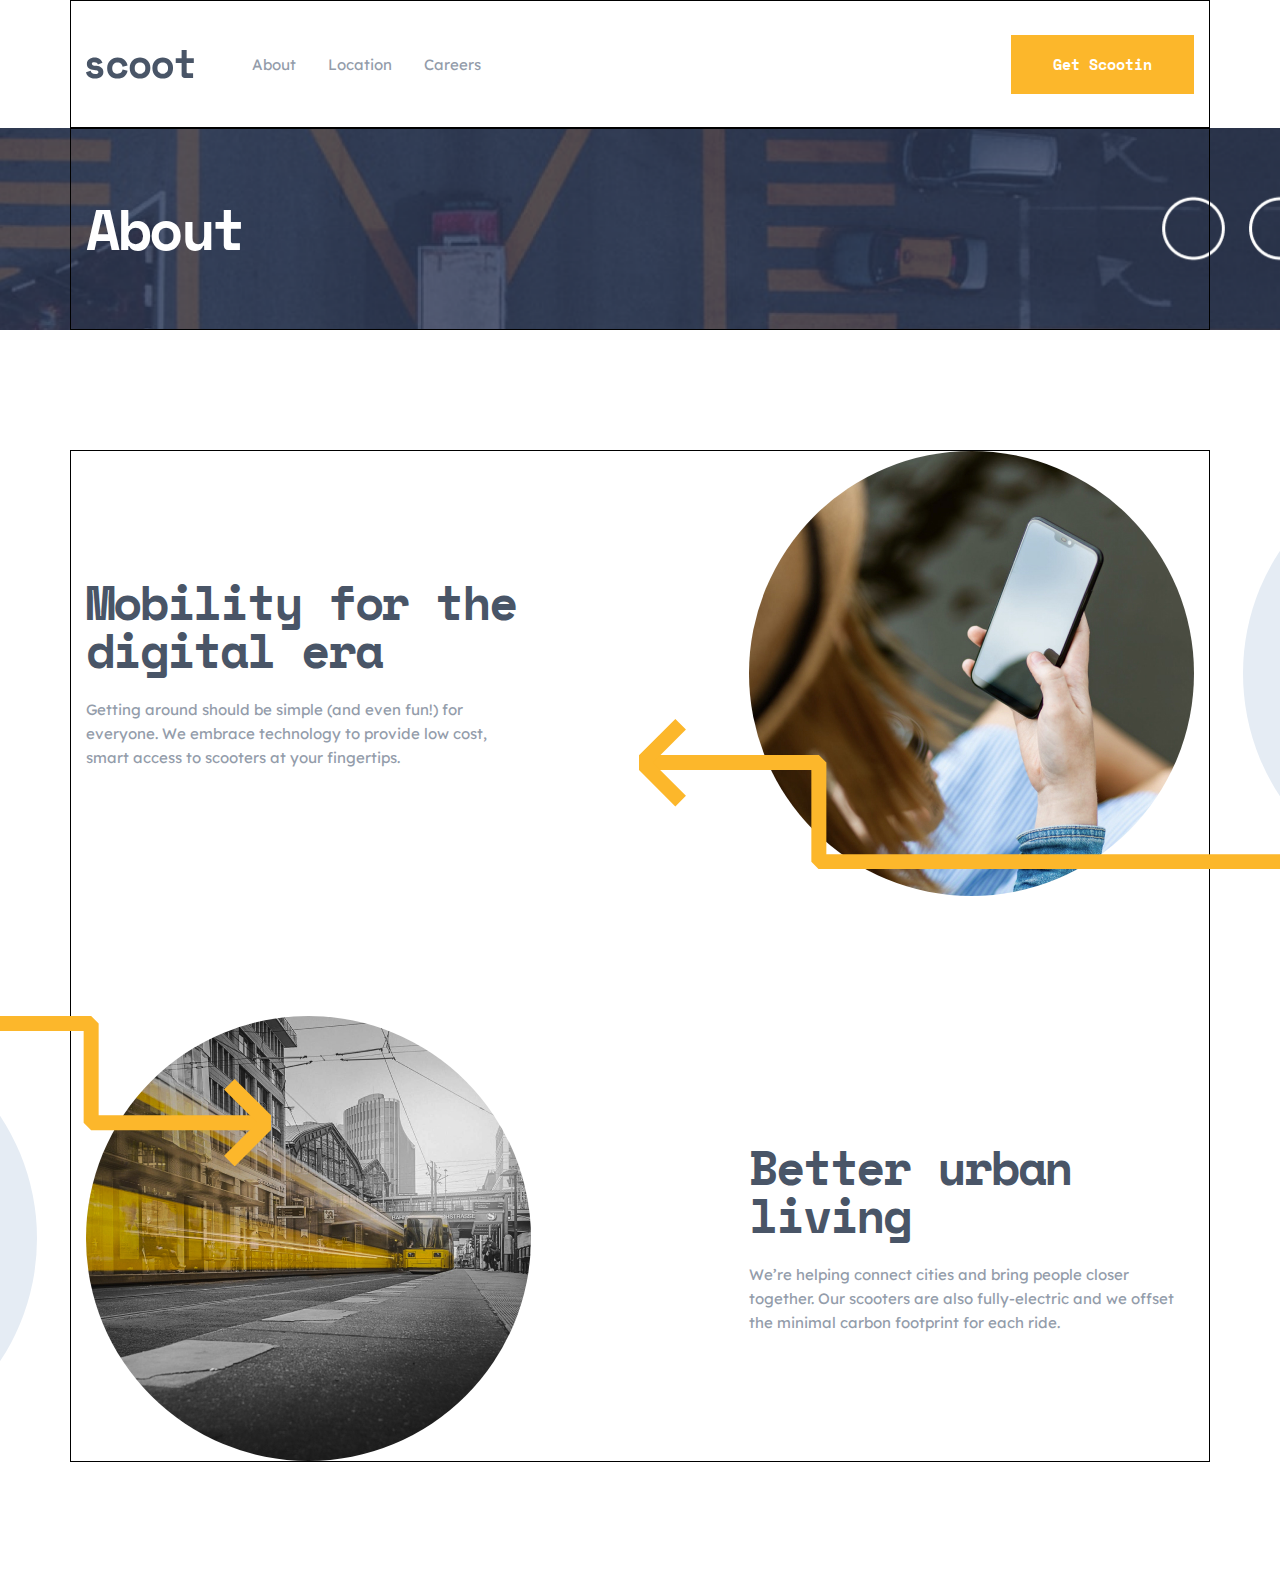
==== about.html @ 30249ffd "added about page" ====
<!DOCTYPE html>
<html lang="en">
<head>
    <meta charset="UTF-8">
    <meta http-equiv="X-UA-Compatible" content="IE=edge">
    <meta name="viewport" content="width=device-width, initial-scale=1.0">
    <title>Document</title>
    <link rel="stylesheet" href="css/main.css">
</head>
<body>
    <h1 class="visually-hidden">Scoot_AboutPage</h1>
    <!-- header bo'limi -->
    <header class="header">
        <div class="header__container container">
            <a class="header__logo-link" href="#">
                <img class="header__logo-img" src="img/header_site-logo.svg" width="108" height="29" alt="site logo">
            </a>
            <button class="header__burger">
                <span class="header__burger-inner"></span>
                <span class="visually-hidden">Toggler Menu Button</span>
            </button>
            <nav class="header__nav nav">
                <ul class="header__nav-list nav__list">
                    <li class="nav__item">
                        <a class="nav__item-link" href="about.html">About</a>
                    </li>
                    <li class="nav__item">
                        <a class="nav__item-link" href="location.html">Location</a>
                    </li>
                    <li class="nav__item">
                        <a class="nav__item-link" href="careeers.html">Careers</a>
                    </li>
                </ul>
                <a class="site-link" href="#">Get Scootin</a>
            </nav>
        </div>
    </header>
    <!-- header bo'limi tugadi -->
    <!-- about intro bo'limi -->
    <div class="about-intro">
        <div class="about-intro__container container">
            <h1 class="about-intro__title">About</h1>
        </div>
    </div>
    <!-- about intro bo'limi tugadi -->
    <!-- benefits bo'limi -->
    <section class="about-benefits container">
        <h2 class="visually-hidden">about-benefits</h2>
        <ul class="about-benefits__list">
            <li class="about-benefits__item">
                <div class="about-benefits__content-wrapper">
                    <h3 class="about-benefits__title">Mobility for the digital era</h3>
                    <p class="about-benefits__description">Getting around should be simple (and even fun!) for everyone. We embrace technology to provide low cost, smart access to scooters at your fingertips.</p>
                </div>
                <img class="about-benefits__img" width="445" height="445" src="img/about-benefits_desktop-img-1x.jpg"
                srcset="img/about-benefits_desktop-img-1x.jpg 1x, img/about-benefits_desktop-img-2x.jpg 2x"
                alt="picture of mobile">
            </li>
            <li class="about-benefits__item about-benefits__item--metro">
                <div class="about-benefits__content-wrapper">
                    <h3 class="about-benefits__title">Better urban living</h3>
                    <p class="about-benefits__description">We’re helping connect cities and bring people closer together. Our scooters are also fully-electric and we offset the minimal carbon footprint for each ride.</p>
                </div>
                <img class="about-benefits__img about-benefits__img--metro" width="445" height="445" src="img/about-benefits_desktop-img-1x-metro.jpg"
                srcset="img/about-benefits_desktop-img-1x-metro.jpg 1x, img/about-benefits_desktop-img-2x-metro.jpg 2x"
                alt="picture of mobile">
            </li>
        </ul>
    </section>
    <!-- benefits bo'limi tugadi -->
</body>
</html>
---- css/main.css ----
/* space-mono-regular - latin */
@font-face {
  font-family: 'Space Mono';
  font-style: normal;
  font-weight: 400;
  src: local(""), url("../fonts/space-mono-v11-latin-regular.woff2") format("woff2"), url("../fonts/space-mono-v11-latin-regular.woff") format("woff");
  /* Chrome 6+, Firefox 3.6+, IE 9+, Safari 5.1+ */
}

/* space-mono-700 - latin */
@font-face {
  font-family: 'Space Mono';
  font-style: normal;
  font-weight: 700;
  src: local(""), url("../fonts/space-mono-v11-latin-700.woff2") format("woff2"), url("../fonts/space-mono-v11-latin-700.woff") format("woff");
  /* Chrome 6+, Firefox 3.6+, IE 9+, Safari 5.1+ */
}

/* lexend-deca-regular - latin */
@font-face {
  font-family: 'Lexend Deca';
  font-style: normal;
  font-weight: 400;
  src: local(""), url("../fonts/lexend-deca-v17-latin-regular.woff2") format("woff2"), url("../fonts/lexend-deca-v17-latin-regular.woff") format("woff");
  /* Chrome 6+, Firefox 3.6+, IE 9+, Safari 5.1+ */
}

*,
*::before,
*::after {
  -webkit-box-sizing: border-box;
          box-sizing: border-box;
}

body {
  padding: 0;
  margin: 0;
  font-family: 'Lexend Deca','Arial', sans-serif;
  font-style: normal;
  font-weight: 400;
  font-size: 15px;
  line-height: 1.6;
  background-color: #FFFFFF;
}

img {
  display: block;
  max-width: 100%;
}

a {
  text-decoration: none;
}

.visually-hidden {
  clip: rect(0 0 0 0);
  -webkit-clip-path: inset(50%);
          clip-path: inset(50%);
  height: 1px;
  overflow: hidden;
  position: absolute;
  white-space: nowrap;
  width: 1px;
}

.container {
  max-width: 1140px;
  margin: 0 auto;
  padding: 0 15px;
  border: 1px solid black;
}

@media only screen and (max-width: 1140px) {
  .container {
    max-width: 718px;
  }
}

@media only screen and (max-width: 719px) {
  .container {
    max-width: 341px;
  }
}

.header__container {
  display: -webkit-box;
  display: -ms-flexbox;
  display: flex;
  -webkit-box-align: center;
      -ms-flex-align: center;
          align-items: center;
  padding-top: 34px;
  padding-bottom: 33px;
}

.header__burger {
  display: none;
}

.header__nav {
  display: -webkit-box;
  display: -ms-flexbox;
  display: flex;
  -webkit-box-align: center;
      -ms-flex-align: center;
          align-items: center;
  -webkit-box-pack: justify;
      -ms-flex-pack: justify;
          justify-content: space-between;
  -webkit-box-flex: 2;
      -ms-flex-positive: 2;
          flex-grow: 2;
}

@media only screen and (max-width: 719px) {
  .header {
    position: relative;
  }
  .header__container {
    padding-top: 22px;
    padding-bottom: 22px;
    -webkit-box-orient: horizontal;
    -webkit-box-direction: reverse;
        -ms-flex-direction: row-reverse;
            flex-direction: row-reverse;
    -webkit-box-pack: justify;
        -ms-flex-pack: justify;
            justify-content: space-between;
  }
  .header__nav {
    display: none;
  }
  .header__burger {
    display: block;
    background-color: transparent;
    border: none;
    padding: 0;
    position: relative;
    min-width: 20px;
  }
  .header__logo-link {
    margin: 0 auto;
    padding-right: 20px;
  }
  .header__burger::after,
  .header__burger::before,
  .header__burger-inner {
    content: '';
    display: block;
    width: 20px;
    height: 4px;
    background-color: #FCB72B;
    -webkit-transition: 0.5s ease all;
    transition: 0.5s ease all;
  }
  .header__burger-inner {
    margin: 2px 0;
  }
  .header__burger--opened .header__burger-inner {
    display: none;
  }
  .header__burger--opened::before,
  .header__burger--opened::after {
    position: absolute;
    top: 50%;
    left: 0;
  }
  .header__burger--opened::before {
    -webkit-transform: rotate(230deg);
            transform: rotate(230deg);
  }
  .header__burger--opened::after {
    -webkit-transform: rotate(-230deg);
            transform: rotate(-230deg);
  }
  .header--opened .header__nav {
    display: block;
    position: absolute;
    z-index: 100;
    width: 100%;
    height: calc( 100vh - 75px);
    background-image: -webkit-gradient(linear, left top, right top, color-stop(68%, #333a44), color-stop(68%, rgba(0, 0, 0, 0.7)));
    background-image: linear-gradient(to right, #333a44 68%, rgba(0, 0, 0, 0.7) 68%);
    top: 100%;
    left: 0;
    -webkit-box-flex: 5;
        -ms-flex-positive: 5;
            flex-grow: 5;
    padding-left: 32px;
    -webkit-animation: nav-open 1s ease;
            animation: nav-open 1s ease;
  }
  .header--opened .header__nav-list {
    -webkit-box-align: start;
        -ms-flex-align: start;
            align-items: flex-start;
    margin-bottom: 230px;
    padding-top: 64px;
  }
  @-webkit-keyframes nav-open {
    0% {
      -webkit-transform: translateX(-100%);
              transform: translateX(-100%);
    }
    100% {
      -webkit-transform: translateX(0);
              transform: translateX(0);
    }
  }
  @keyframes nav-open {
    0% {
      -webkit-transform: translateX(-100%);
              transform: translateX(-100%);
    }
    100% {
      -webkit-transform: translateX(0);
              transform: translateX(0);
    }
  }
}

.nav {
  margin-left: 58px;
  margin-right: auto;
}

.nav__list {
  padding: 0;
  margin: 0;
  list-style: none;
  display: -webkit-box;
  display: -ms-flexbox;
  display: flex;
  -webkit-box-align: center;
      -ms-flex-align: center;
          align-items: center;
}

.nav__item {
  margin-right: 32px;
}

.nav__item:last-child {
  margin-right: 0;
}

.nav__item-link {
  text-decoration: none;
  color: #939CAA;
}

.nav__item-link:hover {
  color: #FCB72B;
  cursor: pointer;
}

@media only screen and (max-width: 719px) {
  .nav {
    margin: 0;
    padding: 0;
  }
  .nav__list {
    -webkit-box-orient: vertical;
    -webkit-box-direction: normal;
        -ms-flex-direction: column;
            flex-direction: column;
    -webkit-box-align: center;
        -ms-flex-align: center;
            align-items: center;
    text-align: center;
  }
  .nav__item {
    margin: 0;
    margin-bottom: 16px;
  }
  .nav__item:last-child {
    margin-bottom: 0;
  }
}

.site-link {
  font-family: 'Space Mono';
  font-style: normal;
  font-weight: 700;
  font-size: 48px;
  line-height: 48px;
  font-size: 15px;
  line-height: 25px;
  padding: 14px 39px;
  background-color: #FCB72B;
  color: #FFFFFF;
  text-decoration: none;
  border: 3px solid #FCB72B;
  display: inline-block;
}

.site-link:hover {
  background-color: transparent;
  color: #FCB72B;
}

.intro {
  margin-bottom: 160px;
  padding-top: 153px;
  padding-bottom: 166px;
  background-image: url(../../img/intro_bg-img-1x.jpg);
  background-size: cover;
  background-repeat: no-repeat;
  position: relative;
}

.intro::after {
  content: '';
  display: block;
  width: 100%;
  height: 100%;
  background-color: #2F3B59;
  opacity: 0.75;
  position: absolute;
  top: 0;
  left: 0;
}

.intro__container {
  position: relative;
  z-index: 1;
  color: #FFFFFF;
}

.intro__container::before {
  content: '';
  display: block;
  width: 160px;
  border: 7px solid #FCB72B;
  background-color: #FCB72B;
  background-image: url(../../img/intro_bg-img-path-1.svg);
  position: absolute;
  top: 190px;
  left: -110px;
}

.intro__container::after {
  content: '';
  display: block;
  width: 460px;
  height: 150px;
  background-image: url(../../img/intro_bg-img-path-2.svg);
  background-repeat: no-repeat;
  position: absolute;
  top: 190px;
  right: 130px;
}

.intro__content-wrapper {
  max-width: 500px;
}

.intro__title {
  font-family: 'Space Mono';
  font-style: normal;
  font-weight: 700;
  font-size: 48px;
  line-height: 48px;
  font-size: 56px;
  line-height: 56px;
  letter-spacing: -2.5px;
  margin: 0;
}

.intro__text-wrapper {
  padding-left: 95px;
  margin-top: 40px;
}

.intro__description {
  margin: 0;
  margin-bottom: 54px;
}

@media only screen and (max-width: 1140px) {
  .intro {
    margin-bottom: 122px;
    padding-top: 137px;
    padding-bottom: 231px;
    background-image: url(../../img/intro_tablet-bg-img-1x.jpg);
  }
  .intro__container::before {
    display: none;
  }
  .intro__container::after {
    top: 318px;
    left: -150px;
  }
  .intro__content-wrapper {
    max-width: 573px;
    margin: 0 auto;
    text-align: center;
  }
  .intro__text-wrapper {
    padding-left: 0;
    margin-top: 24px;
  }
  .intro__description {
    margin-bottom: 46px;
  }
}

@media only screen and (max-width: 719px) {
  .intro {
    margin-bottom: 120px;
    padding: 115px 32px 193px;
    background-image: url(../../img/intro_mobile-bg-img-1x.jpg);
  }
  .intro__container::after {
    top: 363px;
    left: -320px;
  }
  .intro__content-wrapper {
    max-width: 311px;
  }
  .intro__title {
    font-size: 40px;
    line-height: 40px;
    letter-spacing: -1.78571px;
  }
  .intro__description {
    margin-bottom: 48px;
  }
}

.scooter {
  margin-bottom: 200px;
}

.scooter__list {
  padding: 0;
  margin: 0;
  list-style: none;
  display: -webkit-box;
  display: -ms-flexbox;
  display: flex;
  -webkit-box-align: center;
      -ms-flex-align: center;
          align-items: center;
  -ms-flex-wrap: wrap;
      flex-wrap: wrap;
  position: relative;
}

.scooter__list::before {
  content: '';
  display: block;
  width: 900px;
  border: 7px solid #E5ECF4;
  background-color: #E5ECF4;
  position: absolute;
  top: 40px;
  left: -120px;
}

.scooter__item {
  max-width: 350px;
  padding-top: 136px;
  position: relative;
  margin-right: 30px;
}

.scooter__item:nth-child(3n),
.scooter__item :last-child {
  margin-right: 0;
}

.scooter__item::before {
  content: '';
  display: block;
  width: 96px;
  height: 96px;
  border-radius: 50%;
  background-color: #FCB72B;
  position: absolute;
  top: 0;
  left: 0;
  background-image: url(../../img/scooter_bg-img-app.svg);
  background-repeat: no-repeat;
  background-position: center center;
}

.scooter__item--scooter::before {
  background-image: url(../../img/scooter_bg-img-scooter.svg);
}

.scooter__item--ride::before {
  background-image: url(../../img/scooter_bg-img-ride.svg);
}

.scooter__item-title {
  font-family: 'Space Mono';
  font-style: normal;
  font-weight: 700;
  font-size: 48px;
  line-height: 48px;
  font-size: 24px;
  line-height: 28px;
  color: #495567;
  margin: 0;
  margin-bottom: 27px;
}

.scooter__item-description {
  margin: 0;
  color: #939CAA;
}

@media only screen and (max-width: 1140px) {
  .scooter {
    margin-bottom: 145px;
  }
  .scooter__list {
    -webkit-box-orient: vertical;
    -webkit-box-direction: normal;
        -ms-flex-direction: column;
            flex-direction: column;
  }
  .scooter__list::before {
    width: 512px;
    left: -153px;
    top: 127px;
    -webkit-transform: rotate(90deg);
            transform: rotate(90deg);
  }
  .scooter__item {
    max-width: 573px;
    padding-top: 0;
    padding-left: 175px;
    margin-right: 0;
    margin-bottom: 40px;
  }
  .scooter__item:last-child {
    margin-bottom: 0;
  }
}

@media only screen and (max-width: 719px) {
  .scooter {
    margin-bottom: 120px;
  }
  .scooter__list::before {
    display: none;
  }
  .scooter__item {
    max-width: 311px;
    padding: 0;
    padding-top: 140px;
    text-align: center;
    margin-bottom: 48px;
  }
  .scooter__item::before {
    top: 0px;
    left: 50%;
    -webkit-transform: translateX(-50%);
            transform: translateX(-50%);
  }
  .scooter__item:last-child {
    margin-bottom: 0;
  }
  .scooter__item-title {
    font-size: 20px;
    line-height: 28px;
    margin-bottom: 24px;
  }
}

.benefits {
  margin-bottom: 329px;
  overflow: hidden;
}

.benefits__list {
  padding: 0;
  margin: 0;
  list-style: none;
}

.benefits__item {
  display: -webkit-box;
  display: -ms-flexbox;
  display: flex;
  -webkit-box-align: center;
      -ms-flex-align: center;
          align-items: center;
  -webkit-box-pack: justify;
      -ms-flex-pack: justify;
          justify-content: space-between;
  margin-bottom: 160px;
  padding-bottom: 15px;
  position: relative;
}

.benefits__item:last-child {
  margin-bottom: 0;
}

.benefits__item:nth-child(2n) {
  -webkit-box-orient: horizontal;
  -webkit-box-direction: reverse;
      -ms-flex-direction: row-reverse;
          flex-direction: row-reverse;
}

.benefits__item::before {
  content: "";
  display: block;
  width: 740px;
  height: 150px;
  background-image: url(../../img/benefits_big-arrow-item-1.svg);
  position: absolute;
  top: 299px;
  right: -165px;
}

.benefits__item--city::before {
  background-image: url(../../img/benefits_big-arrow-item-2.svg);
  top: 0;
  left: -550px;
}

.benefits__item--payment::before {
  background-image: url(../../img/benefits_big-arrow-item-3.svg);
  top: 77px;
  right: -545px;
}

.benefits__text-wrapper {
  max-width: 445px;
}

.benefits__item-title {
  margin: 0;
  font-family: 'Space Mono';
  font-style: normal;
  font-weight: 700;
  font-size: 48px;
  line-height: 48px;
  color: #495567;
  letter-spacing: -2.14286px;
}

.benefits__item-description {
  margin: 0;
  margin-top: 24px;
  margin-bottom: 54px;
  color: #939CAA;
}

.benefits__img {
  border-radius: 50%;
  -webkit-box-shadow: 494px 0 #E5ECF4;
          box-shadow: 494px 0 #E5ECF4;
}

.benefits__img--city {
  -webkit-box-shadow: -494px 0 #E5ECF4;
          box-shadow: -494px 0 #E5ECF4;
}

@media only screen and (max-width: 1140px) {
  .benefits {
    margin-bottom: 118px;
  }
  .benefits__item {
    -webkit-box-orient: vertical;
    -webkit-box-direction: normal;
        -ms-flex-direction: column;
            flex-direction: column;
    flex-direction: column-reverse;
    margin-bottom: 140px;
    text-align: center;
  }
  .benefits__item:last-child {
    margin-bottom: 0;
  }
  .benefits__item:nth-child(2n) {
    -webkit-box-orient: vertical;
    -webkit-box-direction: reverse;
        -ms-flex-direction: column-reverse;
            flex-direction: column-reverse;
  }
  .benefits__item::before {
    right: -50px;
  }
  .benefits__item--city::before {
    background-image: url(../../img/benefits_big-arrow-item-2.svg);
    top: 0;
    left: -431px;
  }
  .benefits__item--payment::before {
    background-image: url(../../img/benefits_big-arrow-item-3.svg);
    top: 77px;
    right: -425px;
  }
  .benefits__text-wrapper {
    max-width: 573px;
    margin-top: 56px;
  }
  .benefits__item-description {
    margin-top: 40px;
  }
}

@media only screen and (max-width: 719px) {
  .benefits {
    margin-bottom: 134px;
  }
  .benefits__item {
    margin-bottom: 134px;
  }
  .benefits__item:last-child {
    margin-bottom: 0;
  }
  .benefits__item::before {
    top: 173px;
    left: 0;
  }
  .benefits__item--city::before {
    top: 0;
    left: -494px;
  }
  .benefits__item--payment::before {
    top: 0;
    left: 115px;
  }
  .benefits__text-wrapper {
    max-width: 311px;
  }
  .benefits__item-description {
    margin-top: 32px;
    margin-bottom: 46px;
  }
  .benefits__item-title {
    font-size: 32px;
    line-height: 32px;
    letter-spacing: -1.42857px;
  }
  .benefits__img {
    width: 311px;
    height: 311px;
    border-radius: 50%;
    -webkit-box-shadow: none;
            box-shadow: none;
  }
}

.sign-up {
  padding: 102px 0;
  background-color: #495567;
  overflow: hidden;
}

.sign-up__container {
  color: #FFFFFF;
  position: relative;
}

.sign-up__container::before, .sign-up__container::after {
  content: '';
  display: block;
  width: 347px;
  height: 347px;
  border: 15px solid #E5ECF4;
  opacity: 0.1;
  border-radius: 50%;
  position: absolute;
}

.sign-up__container::before {
  top: 48px;
  left: 285px;
}

.sign-up__container::after {
  top: 48px;
  right: 90px;
}

.sign-up__content-wrapper {
  display: -webkit-box;
  display: -ms-flexbox;
  display: flex;
  -webkit-box-align: center;
      -ms-flex-align: center;
          align-items: center;
  -webkit-box-pack: justify;
      -ms-flex-pack: justify;
          justify-content: space-between;
  -webkit-box-flex: 1;
      -ms-flex-positive: 1;
          flex-grow: 1;
}

.sign-up__content-wrapper::before {
  content: '';
  display: block;
  width: 347px;
  height: 347px;
  background: #E5ECF4;
  opacity: 0.1;
  border-radius: 50%;
  position: absolute;
  top: 48px;
  right: -313px;
}

.sign-up__text {
  margin: 0;
  max-width: 415px;
  font-family: 'Space Mono';
  font-style: normal;
  font-weight: 700;
  font-size: 48px;
  line-height: 48px;
  letter-spacing: -2.14286px;
}

.sign-up__img-wrapper {
  display: -webkit-box;
  display: -ms-flexbox;
  display: flex;
  -webkit-box-align: center;
      -ms-flex-align: center;
          align-items: center;
}

.sign-up__apple-link {
  margin-right: 18px;
}

@media only screen and (max-width: 1140px) {
  .sign-up {
    padding: 0;
  }
  .sign-up__container {
    padding-top: 62px;
    padding-bottom: 62px;
  }
  .sign-up__container::before, .sign-up__container::after {
    content: '';
    display: block;
    width: 347px;
    height: 347px;
    border: 15px solid #E5ECF4;
    opacity: 0.1;
    border-radius: 50%;
    position: absolute;
  }
  .sign-up__container::before {
    top: 150px;
    left: -237px;
  }
  .sign-up__container::after {
    top: 150px;
    right: 220px;
  }
  .sign-up__content-wrapper {
    -webkit-box-orient: vertical;
    -webkit-box-direction: normal;
        -ms-flex-direction: column;
            flex-direction: column;
    text-align: center;
  }
  .sign-up__content-wrapper::before {
    top: 150px;
    right: -178px;
  }
  .sign-up__text {
    max-width: 457px;
    margin-bottom: 40px;
  }
  .sign-up__apple-link {
    margin-right: 13px;
  }
}

@media only screen and (max-width: 719px) {
  .sign-up__container {
    padding-top: 88px;
    padding-bottom: 88px;
  }
  .sign-up__container::before, .sign-up__container::after {
    content: '';
    display: block;
    width: 347px;
    height: 347px;
    border: 15px solid #E5ECF4;
    opacity: 0.1;
    border-radius: 50%;
    position: absolute;
  }
  .sign-up__container::before {
    top: 147px;
    left: -219px;
  }
  .sign-up__container::after {
    top: 150px;
    right: 220px;
    display: none;
  }
  .sign-up__content-wrapper {
    -webkit-box-orient: vertical;
    -webkit-box-direction: normal;
        -ms-flex-direction: column;
            flex-direction: column;
    text-align: center;
  }
  .sign-up__content-wrapper::before {
    top: 147px;
    right: -219px;
  }
  .sign-up__text {
    max-width: 311px;
    font-size: 32px;
    line-height: 32px;
    letter-spacing: -1.42857px;
  }
  .sign-up__apple-link {
    max-width: 113px;
  }
  .sign-up__google-link {
    max-width: 130px;
  }
}

.footer {
  background-color: #333A44;
  padding: 35px 0 32px;
}

.footer__content-wrapper {
  display: -webkit-box;
  display: -ms-flexbox;
  display: flex;
  -webkit-box-align: center;
      -ms-flex-align: center;
          align-items: center;
}

.footer__social-list {
  padding: 0;
  margin: 0;
  list-style: none;
  display: -webkit-box;
  display: -ms-flexbox;
  display: flex;
  -webkit-box-align: center;
      -ms-flex-align: center;
          align-items: center;
}

.footer__social-item {
  margin-right: 24px;
}

.footer__social-item:last-child {
  margin-right: 0;
}

.footer__social-link {
  color: #FCB72B;
}

.footer__social-link:hover {
  color: #FFFFFF;
}

@media only screen and (max-width: 719px) {
  .footer {
    padding: 64px 128px 90px;
  }
  .footer__content-wrapper {
    -webkit-box-orient: vertical;
    -webkit-box-direction: normal;
        -ms-flex-direction: column;
            flex-direction: column;
    text-align: center;
  }
  .footer__nav {
    margin-top: 41px;
    margin-bottom: 87px;
  }
}

.about-intro {
  margin-bottom: 120px;
  background: url(../../img/about-intro_desktop-bg-img.png) no-repeat center center;
  background-size: cover;
}

.about-intro__container {
  padding-top: 72px;
  padding-bottom: 72px;
  color: #FFFFFF;
}

.about-intro__title {
  margin: 0;
  font-family: 'Space Mono';
  font-style: normal;
  font-weight: 700;
  font-size: 48px;
  line-height: 48px;
  font-size: 56px;
  line-height: 56px;
  letter-spacing: -2.5px;
}

@media only screen and (max-width: 1140px) {
  .about-intro {
    margin-bottom: 144px;
    background: url(../../img/about-intro_tablet-bg-img.png) no-repeat center center;
    background-size: cover;
  }
  .about-intro__container {
    padding-left: 55px;
  }
}

@media only screen and (max-width: 719px) {
  .about-intro {
    margin-bottom: 72px;
    background: url(../../img/about-intro_mobile-bg-img.png) no-repeat center center;
    background-size: cover;
  }
  .about-intro__container {
    padding-left: 0;
    padding-top: 60px;
    padding-bottom: 60px;
    text-align: center;
  }
  .about-intro__title {
    font-size: 40px;
    line-height: 40px;
    letter-spacing: -1.78571px;
  }
}

.about-benefits {
  margin-bottom: 120px;
}

.about-benefits__list {
  padding: 0;
  margin: 0;
  list-style: none;
}

.about-benefits__item {
  margin-bottom: 120px;
  display: -webkit-box;
  display: -ms-flexbox;
  display: flex;
  -webkit-box-align: center;
      -ms-flex-align: center;
          align-items: center;
  -webkit-box-pack: justify;
      -ms-flex-pack: justify;
          justify-content: space-between;
  position: relative;
}

.about-benefits__item:last-child {
  margin-bottom: 0;
}

.about-benefits__item:nth-child(2n) {
  -webkit-box-orient: horizontal;
  -webkit-box-direction: reverse;
      -ms-flex-direction: row-reverse;
          flex-direction: row-reverse;
}

.about-benefits__item::before {
  content: '';
  display: block;
  width: 735px;
  height: 150px;
  background: url(../../img/about-benefits_bigArrow.svg) no-repeat center center;
  position: absolute;
  top: 268px;
  right: -180px;
}

.about-benefits__item--metro::before {
  background: url(../../img/benefits_big-arrow-item-2.svg) no-repeat center center;
  top: 0;
  left: -550px;
}

.about-benefits__content-wrapper {
  max-width: 445px;
}

.about-benefits__title {
  font-family: 'Space Mono';
  font-style: normal;
  font-weight: 700;
  font-size: 48px;
  line-height: 48px;
  letter-spacing: -2.14286px;
  margin: 0;
  margin-bottom: 24px;
  color: #495567;
}

.about-benefits__description {
  margin: 0;
  color: #939CAA;
}

.about-benefits__img {
  border-radius: 50%;
  -webkit-box-shadow: 494px  0 #E5ECF4;
          box-shadow: 494px  0 #E5ECF4;
}

.about-benefits__img--metro {
  -webkit-box-shadow: -494px  0 #E5ECF4;
          box-shadow: -494px  0 #E5ECF4;
}

@media only screen and (max-width: 1140px) {
  .about-benefits__item {
    -webkit-box-orient: vertical;
    -webkit-box-direction: reverse;
        -ms-flex-direction: column-reverse;
            flex-direction: column-reverse;
    text-align: center;
  }
  .about-benefits__item:nth-child(2n) {
    -webkit-box-orient: vertical;
    -webkit-box-direction: reverse;
        -ms-flex-direction: column-reverse;
            flex-direction: column-reverse;
  }
  .about-benefits__item::before {
    top: 280px;
    right: -65px;
  }
  .about-benefits__item--metro::before {
    top: 0;
    left: -420px;
  }
  .about-benefits__content-wrapper {
    max-width: 573px;
  }
  .about-benefits__title {
    max-width: 457px;
    margin: 0 auto;
    margin-bottom: 40px;
    margin-top: 56px;
  }
}

@media only screen and (max-width: 1140px) {
  .about-benefits__item {
    -webkit-box-orient: vertical;
    -webkit-box-direction: reverse;
        -ms-flex-direction: column-reverse;
            flex-direction: column-reverse;
    text-align: center;
  }
  .about-benefits__item:nth-child(2n) {
    -webkit-box-orient: vertical;
    -webkit-box-direction: reverse;
        -ms-flex-direction: column-reverse;
            flex-direction: column-reverse;
  }
  .about-benefits__item::before {
    top: 133px;
    right: -425px;
  }
  .about-benefits__item--metro::before {
    background: url(../../img/benefits_big-arrow-item-2.svg) no-repeat center center;
    top: 0;
    right: 0;
  }
  .about-benefits__content-wrapper {
    max-width: 311px;
  }
  .about-benefits__title {
    max-width: 311px;
    margin: 0 auto;
    margin-bottom: 32px;
    margin-top: 56px;
    font-size: 32px;
    line-height: 32px;
    letter-spacing: -1.42857px;
  }
  .about-benefits__img {
    width: 311px;
    height: 311px;
  }
}
/*# sourceMappingURL=main.css.map */
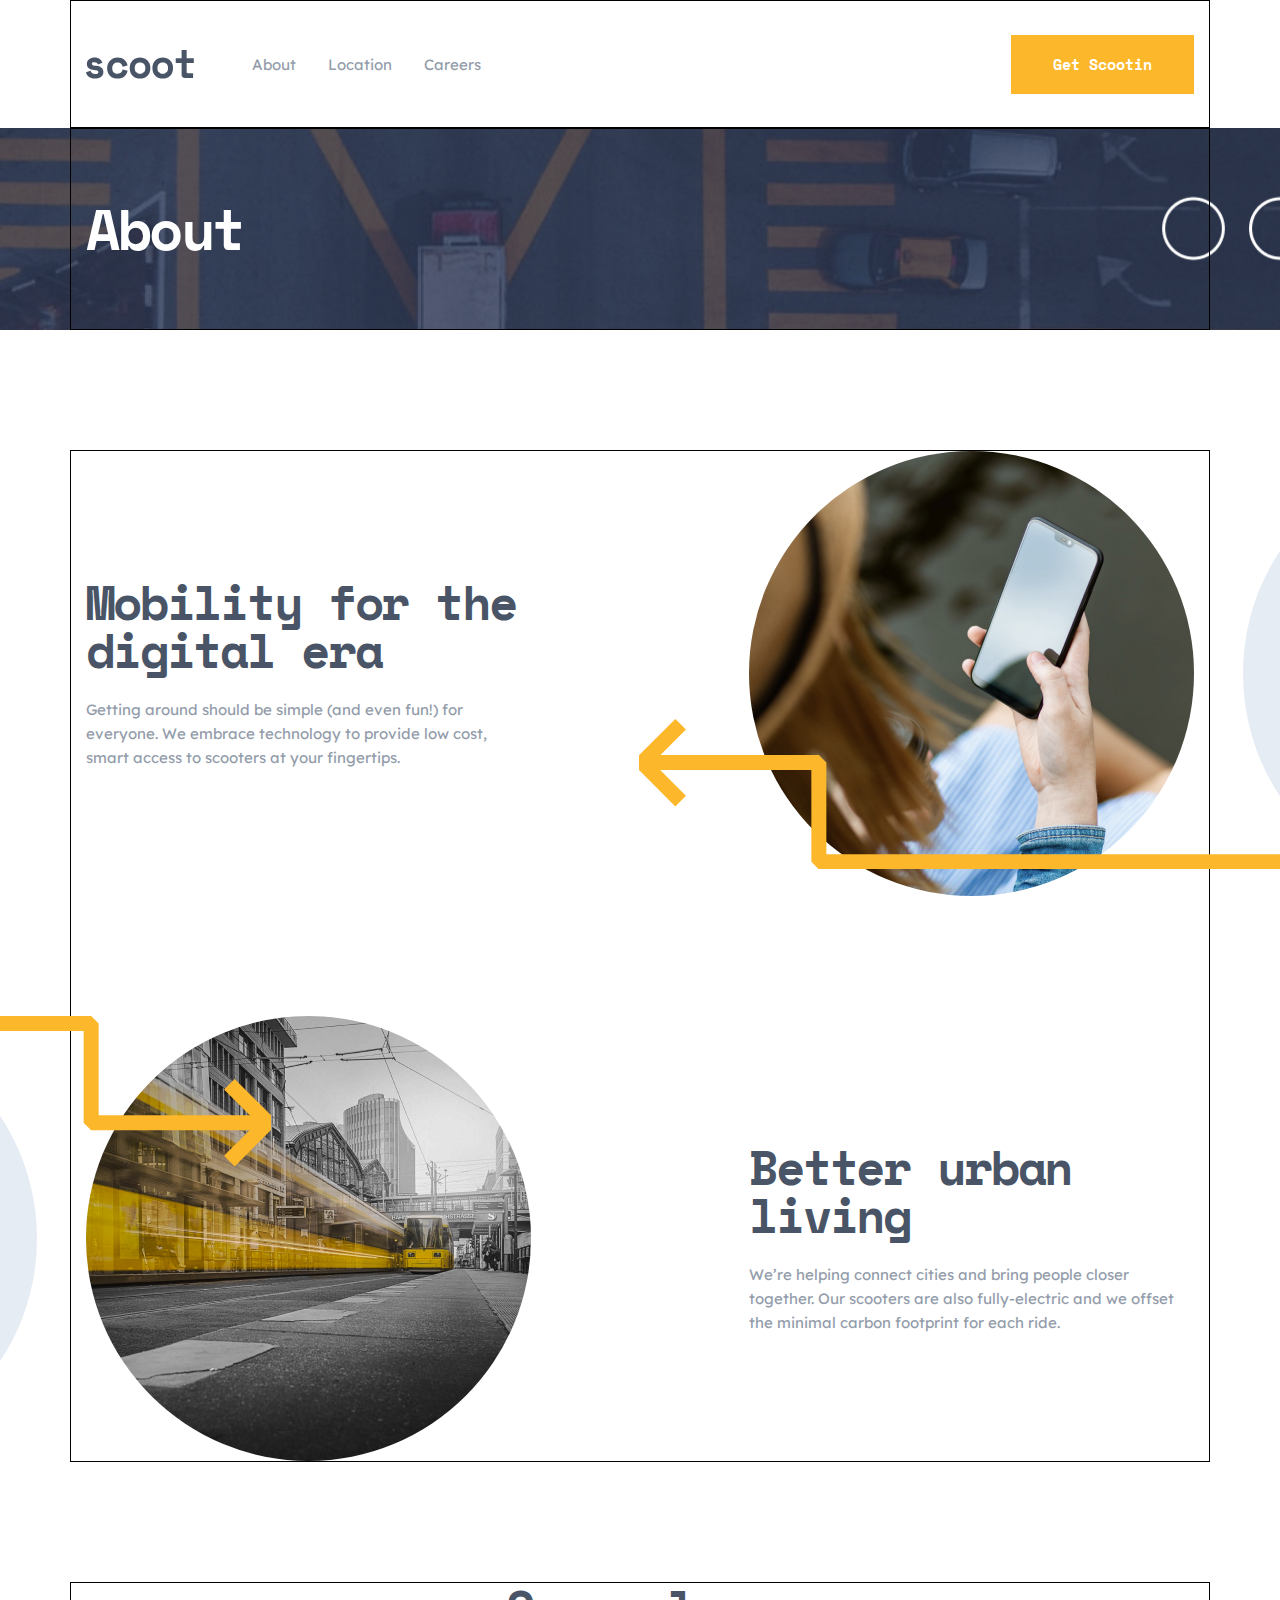
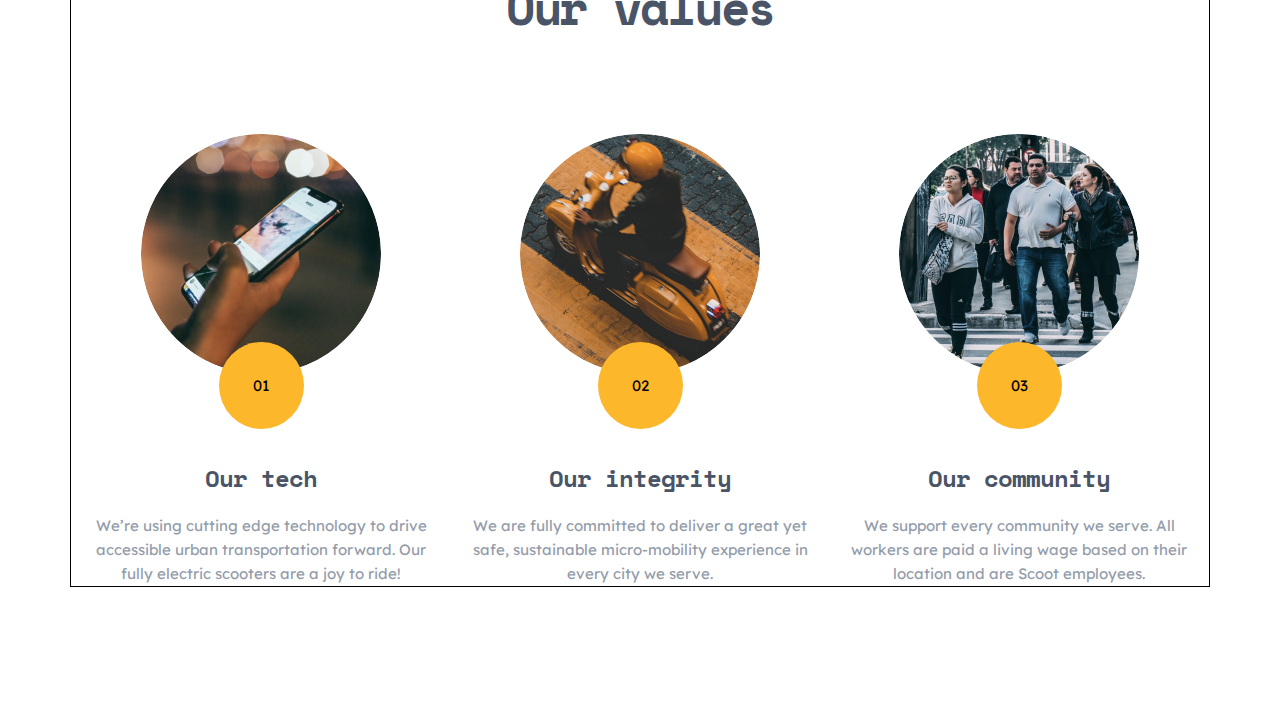
==== commit 2419cd0c: "added values section" ====
--- a/about.html
+++ b/about.html
@@ -68,5 +68,36 @@
         </ul>
     </section>
     <!-- benefits bo'limi tugadi -->
+    <!-- values bo'limi -->
+    <section class="values container">
+        <h2 class="values__title">Our values</h2>
+        <ol class="values-list">
+            <li class="values-list__item">
+                <img class="values-list__img" width="240" height="240" src="img/values_desktop-img-mobile-1x.jpg" 
+                srcset="img/values_desktop-img-mobile-1x.jpg 1x, img/values_desktop-img-mobile-2x.jpg 2x"
+                alt="image of tech">
+                <span class="values-list__span">01</span>
+                <h3 class="values-list__title">Our tech</h3>
+                <p class="values-list__description">We’re using cutting edge technology to drive accessible urban transportation forward. Our fully electric scooters are a joy to ride!</p>
+            </li>
+            <li class="values-list__item">
+                <img class="values-list__img" width="240" height="240" src="img/values_desktop-scoot-img-1x.jpg" 
+                srcset="img/values_desktop-scoot-img-1x.jpg 1x, img/values_desktop-scoot-img-2x.jpg 2x"
+                alt="image of tech">
+                <span class="values-list__span">02</span>
+                <h3 class="values-list__title">Our integrity</h3>
+                <p class="values-list__description">We are fully committed to deliver a great yet safe, sustainable micro-mobility experience in every city we serve.</p>
+            </li>
+            <li class="values-list__item">
+                <img class="values-list__img" width="240" height="240" src="img/values_desktop-community-img-1x.jpg" 
+                srcset="img/values_desktop-community-img-1x.jpg 1x, img/values_desktop-community-img-2x.jpg 2x"
+                alt="image of tech">
+                <span class="values-list__span">03</span>
+                <h3 class="values-list__title">Our community</h3>
+                <p class="values-list__description">We support every community we serve. All workers are paid a living wage based on their location and are Scoot employees.</p>
+            </li>
+        </ol>
+    </section>
+    <!-- values bo'limi -->
 </body>
 </html>--- a/css/main.css
+++ b/css/main.css
@@ -1199,4 +1199,122 @@
     height: 311px;
   }
 }
+
+.values {
+  margin-bottom: 120px;
+}
+
+.values__title {
+  text-align: center;
+  font-family: 'Space Mono';
+  font-style: normal;
+  font-weight: 700;
+  font-size: 48px;
+  line-height: 48px;
+  letter-spacing: -2.14286px;
+  color: #495567;
+  margin: 0;
+  margin-bottom: 103px;
+}
+
+@media only screen and (max-width: 1140px) {
+  .values__title {
+    margin-bottom: 105px;
+  }
+}
+
+@media only screen and (max-width: 719px) {
+  .values {
+    margin-bottom: 145px;
+  }
+  .values__title {
+    margin-bottom: 64px;
+  }
+}
+
+.values-list {
+  padding: 0;
+  margin: 0;
+  list-style: none;
+  display: -webkit-box;
+  display: -ms-flexbox;
+  display: flex;
+  -webkit-box-align: center;
+      -ms-flex-align: center;
+          align-items: center;
+}
+
+.values-list__item {
+  max-width: 350px;
+  text-align: center;
+  margin-right: 30px;
+}
+
+.values-list__item:last-child {
+  margin-right: 0;
+}
+
+.values-list__img {
+  margin: 0 auto;
+  border-radius: 50%;
+}
+
+.values-list__span {
+  padding: 34px;
+  border-radius: 50%;
+  background-color: #FCB72B;
+}
+
+.values-list__title {
+  font-family: 'Space Mono';
+  font-style: normal;
+  font-weight: 700;
+  font-size: 48px;
+  line-height: 48px;
+  font-size: 24px;
+  line-height: 28px;
+  letter-spacing: -1.07143px;
+  color: #495567;
+  margin-top: 66px;
+  margin-bottom: 22px;
+}
+
+.values-list__description {
+  color: #939CAA;
+  margin: 0;
+}
+
+@media only screen and (max-width: 1140px) {
+  .values-list {
+    -webkit-box-orient: vertical;
+    -webkit-box-direction: normal;
+        -ms-flex-direction: column;
+            flex-direction: column;
+  }
+  .values-list__item {
+    max-width: 457px;
+    margin-right: 0;
+    margin-bottom: 55px;
+  }
+  .values-list__item:last-child {
+    margin-bottom: 0;
+  }
+  .values-list__title {
+    margin-bottom: 27px;
+  }
+}
+
+@media only screen and (max-width: 719px) {
+  .values-list__item {
+    max-width: 311px;
+    margin-bottom: 56px;
+  }
+  .values-list__item:last-child {
+    margin-bottom: 0;
+  }
+  .values-list__title {
+    margin-top: 50px;
+    margin-bottom: 27px;
+  }
+}
 /*# sourceMappingURL=main.css.map */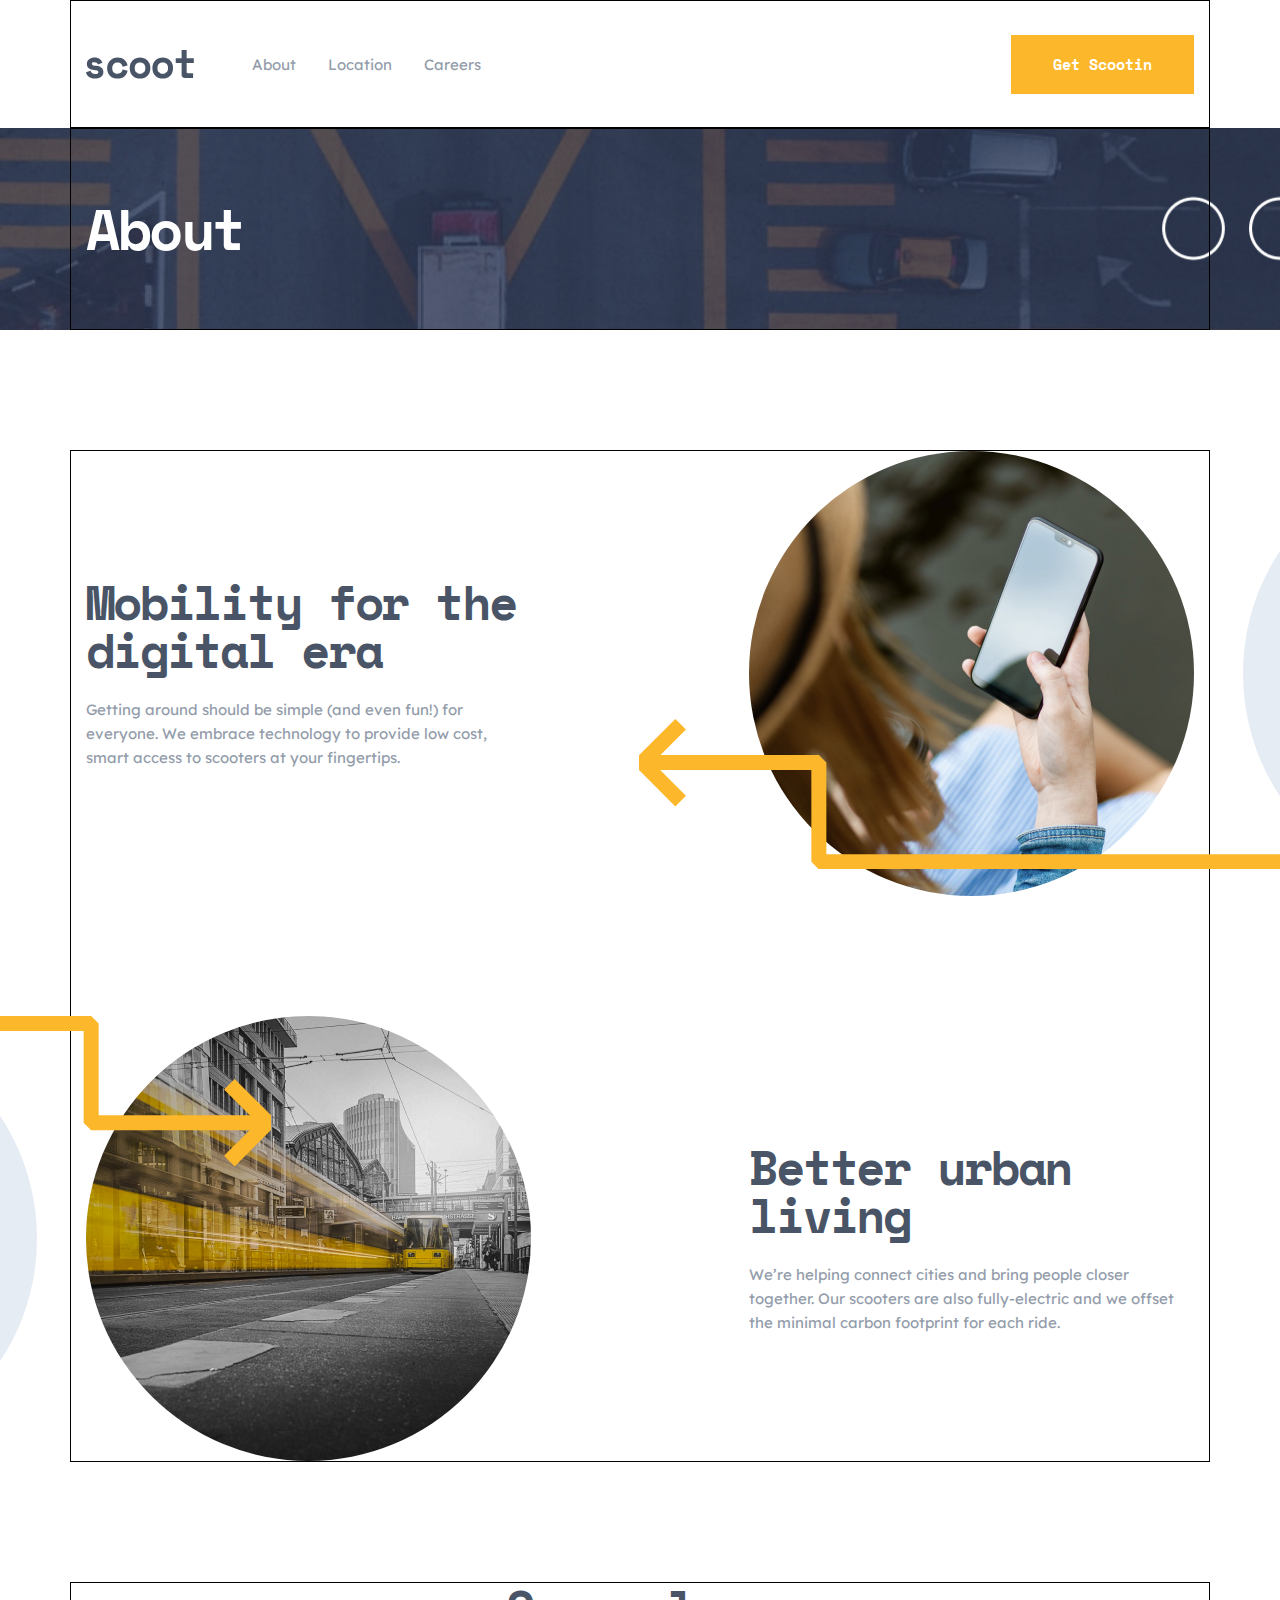
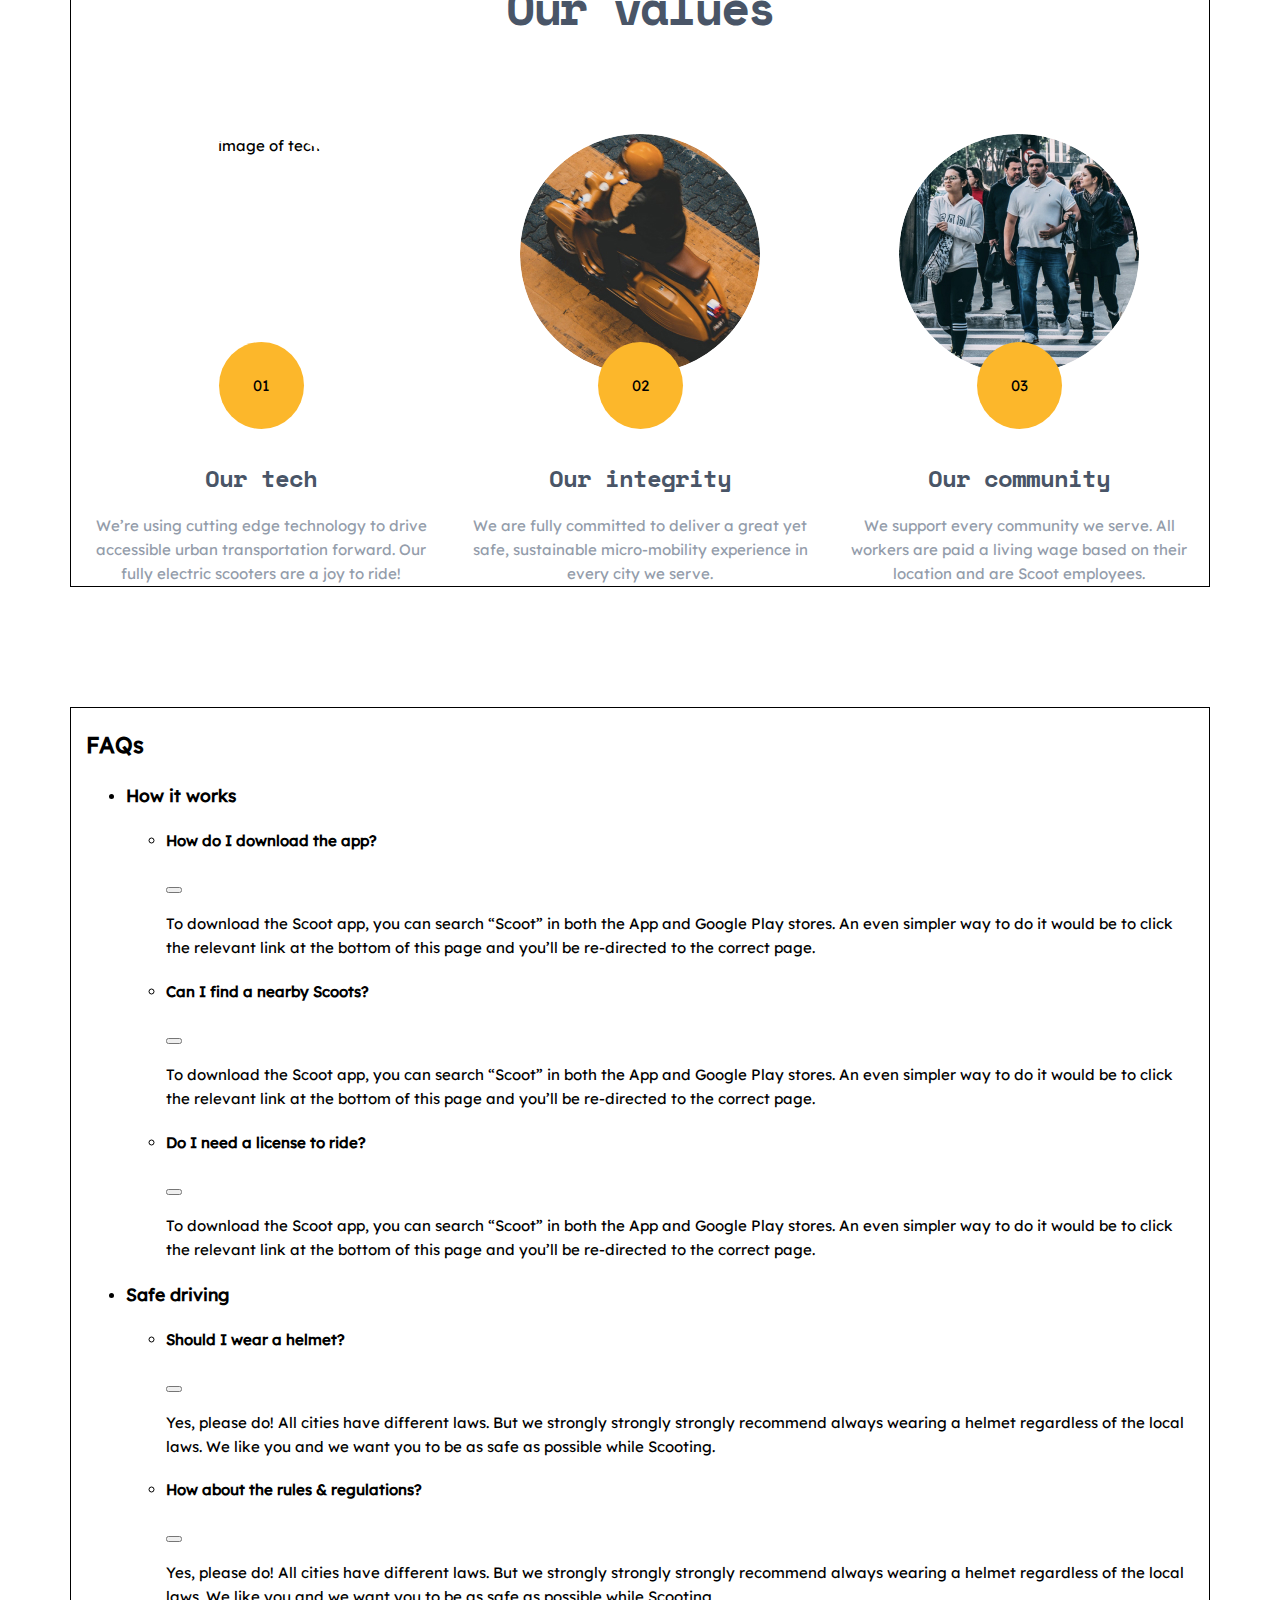
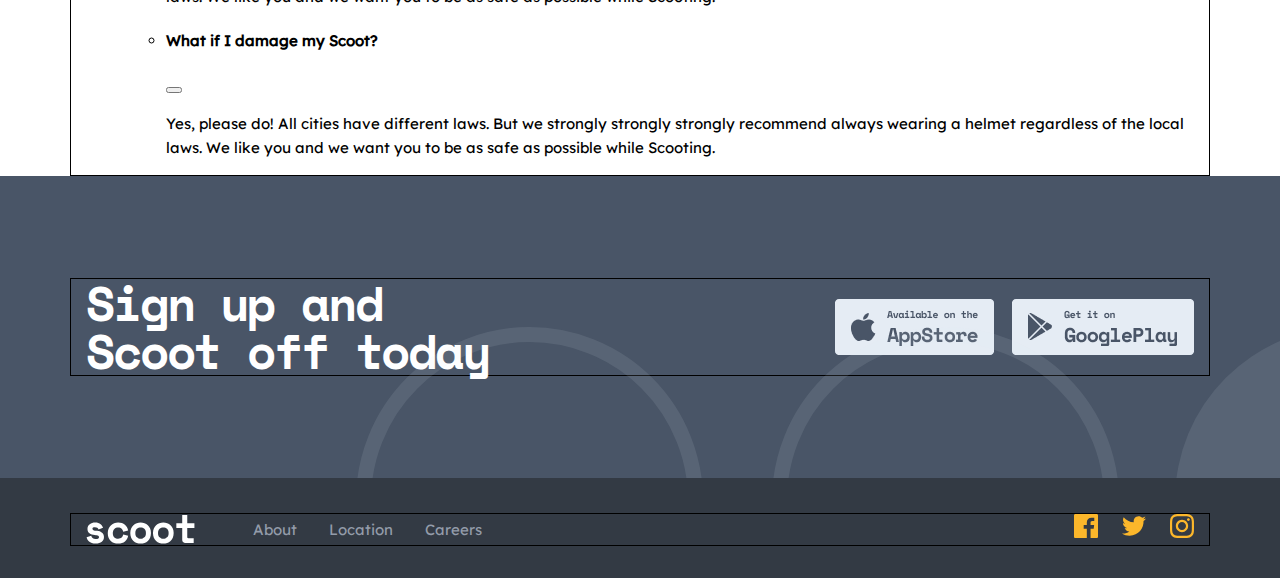
==== commit f7bb1038: "fixed img" ====
--- a/about.html
+++ b/about.html
@@ -44,28 +44,30 @@
     </div>
     <!-- about intro bo'limi tugadi -->
     <!-- benefits bo'limi -->
-    <section class="about-benefits container">
-        <h2 class="visually-hidden">about-benefits</h2>
-        <ul class="about-benefits__list">
-            <li class="about-benefits__item">
-                <div class="about-benefits__content-wrapper">
-                    <h3 class="about-benefits__title">Mobility for the digital era</h3>
-                    <p class="about-benefits__description">Getting around should be simple (and even fun!) for everyone. We embrace technology to provide low cost, smart access to scooters at your fingertips.</p>
-                </div>
-                <img class="about-benefits__img" width="445" height="445" src="img/about-benefits_desktop-img-1x.jpg"
-                srcset="img/about-benefits_desktop-img-1x.jpg 1x, img/about-benefits_desktop-img-2x.jpg 2x"
-                alt="picture of mobile">
-            </li>
-            <li class="about-benefits__item about-benefits__item--metro">
-                <div class="about-benefits__content-wrapper">
-                    <h3 class="about-benefits__title">Better urban living</h3>
-                    <p class="about-benefits__description">We’re helping connect cities and bring people closer together. Our scooters are also fully-electric and we offset the minimal carbon footprint for each ride.</p>
-                </div>
-                <img class="about-benefits__img about-benefits__img--metro" width="445" height="445" src="img/about-benefits_desktop-img-1x-metro.jpg"
-                srcset="img/about-benefits_desktop-img-1x-metro.jpg 1x, img/about-benefits_desktop-img-2x-metro.jpg 2x"
-                alt="picture of mobile">
-            </li>
-        </ul>
+    <section class="about-benefits">
+        <div class="container">
+            <h2 class="visually-hidden">about-benefits</h2>
+            <ul class="about-benefits__list">
+                <li class="about-benefits__item">
+                    <div class="about-benefits__content-wrapper">
+                        <h3 class="about-benefits__title">Mobility for the digital era</h3>
+                        <p class="about-benefits__description">Getting around should be simple (and even fun!) for everyone. We embrace technology to provide low cost, smart access to scooters at your fingertips.</p>
+                    </div>
+                    <img class="about-benefits__img" width="445" height="445" src="img/about-benefits_desktop-img-1x.jpg"
+                    srcset="img/about-benefits_desktop-img-1x.jpg 1x, img/about-benefits_desktop-img-2x.jpg 2x"
+                    alt="picture of mobile">
+                </li>
+                <li class="about-benefits__item about-benefits__item--metro">
+                    <div class="about-benefits__content-wrapper">
+                        <h3 class="about-benefits__title">Better urban living</h3>
+                        <p class="about-benefits__description">We’re helping connect cities and bring people closer together. Our scooters are also fully-electric and we offset the minimal carbon footprint for each ride.</p>
+                    </div>
+                    <img class="about-benefits__img about-benefits__img--metro" width="445" height="445" src="img/about-benefits_desktop-img-1x-metro.jpg"
+                    srcset="img/about-benefits_desktop-img-1x-metro.jpg 1x, img/about-benefits_desktop-img-2x-metro.jpg 2x"
+                    alt="picture of mobile">
+                </li>
+            </ul>
+        </div>
     </section>
     <!-- benefits bo'limi tugadi -->
     <!-- values bo'limi -->
@@ -89,8 +91,9 @@
                 <p class="values-list__description">We are fully committed to deliver a great yet safe, sustainable micro-mobility experience in every city we serve.</p>
             </li>
             <li class="values-list__item">
-                <img class="values-list__img" width="240" height="240" src="img/values_desktop-community-img-1x.jpg" 
-                srcset="img/values_desktop-community-img-1x.jpg 1x, img/values_desktop-community-img-2x.jpg 2x"
+                <img class="values-list__img" src="img/values_community-desktop-img-1x.jpg" 
+                srcset="img/values_community-desktop-img-1x.jpg 1x, img/values_community-desktop-img-2x.jpg 2x"
+                width="240" height="240"
                 alt="image of tech">
                 <span class="values-list__span">03</span>
                 <h3 class="values-list__title">Our community</h3>
@@ -99,5 +102,182 @@
         </ol>
     </section>
     <!-- values bo'limi -->
+    <!-- faq bo'limi -->
+    <section class="faq container">
+        <h2 class="faq__title">FAQs</h2>
+        <ul class="faq__list">
+            <li class="faq__item">
+                <h3 class="faq__item-title">How it works</h3>
+                <ul class="options__list">
+                    <li class="options__item">
+                        <div class="options__item-content-wrapper">
+                            <h4 class="options__title">How do I download the app?</h4>
+                            <button class="options__burger">
+                                <span class="visually-hidden">Toggler menu button</span>
+                            </button>
+                        </div>
+                        <p class="options__description">To download the Scoot app, you can search “Scoot” in both the App and Google Play stores. An even simpler way to do it would be to click the relevant link at the bottom of this page and you’ll be re-directed to the correct page.</p>
+                    </li>
+                    <li class="options__item options__item-scoot">
+                        <div class="options__item-content-wrapper">
+                            <h4 class="options__title">Can I find a nearby Scoots?</h4>
+                            <button class="options__burger options__burger-scoot">
+                                <span class="visually-hidden">Toggler menu button</span>
+                            </button>
+                        </div>
+                        <p class="options__description">To download the Scoot app, you can search “Scoot” in both the App and Google Play stores. An even simpler way to do it would be to click the relevant link at the bottom of this page and you’ll be re-directed to the correct page.</p>
+                    </li>
+                    <li class="options__item options__item-riding">
+                        <div class="options__item-content-wrapper">
+                            <h4 class="options__title">Do I need a license to ride?</h4>
+                            <button class="options__burger options__burger-riding">
+                                <span class="visually-hidden">Toggler menu button</span>
+                            </button>
+                        </div>
+                        <p class="options__description">To download the Scoot app, you can search “Scoot” in both the App and Google Play stores. An even simpler way to do it would be to click the relevant link at the bottom of this page and you’ll be re-directed to the correct page.</p>
+                    </li>
+                </ul>
+            </li>
+            <li class="faq__item">
+                <h3 class="faq__item-title">Safe driving</h3>
+                <ul class="options__list">
+                    <li class="options__item options__item-helmet">
+                        <div class="options__item-content-wrapper">
+                            <h4 class="options__title">Should I wear a helmet?</h4>
+                            <button class="options__burger options__burger-helmet">
+                                <span class="visually-hidden">Toggler menu button</span>
+                            </button>
+                        </div>
+                        <p class="options__description">Yes, please do! All cities have different laws. But we strongly strongly strongly recommend always wearing a helmet regardless of the local laws. We like you and we want you to be as safe as possible while Scooting.</p>
+                    </li>
+                    <li class="options__item options__item-regulation">
+                        <div class="options__item-content-wrapper">
+                            <h4 class="options__title">How about the rules & regulations?</h4>
+                            <button class="options__burger options__burger-regulation">
+                                <span class="visually-hidden">Toggler menu button</span>
+                            </button>
+                        </div>
+                        <p class="options__description">Yes, please do! All cities have different laws. But we strongly strongly strongly recommend always wearing a helmet regardless of the local laws. We like you and we want you to be as safe as possible while Scooting.</p>
+                    </li>
+                    <li class="options__item options__item-damage">
+                        <div class="options__item-content-wrapper">
+                            <h4 class="options__title">What if I damage my Scoot?</h4>
+                            <button class="options__burger options__burger-damage">
+                                <span class="visually-hidden">Toggler menu button</span>
+                            </button>
+                        </div>
+                        <p class="options__description">Yes, please do! All cities have different laws. But we strongly strongly strongly recommend always wearing a helmet regardless of the local laws. We like you and we want you to be as safe as possible while Scooting.</p>
+                    </li>
+                </ul>
+            </li>
+        </ul>
+    </section>
+    <!-- faq bo'limi tugadi -->
+    <!-- sign-up bo'limi -->
+    <section class="sign-up">
+        <div class="sign-up__container container">
+            <div class="sign-up__content-wrapper">
+                <p class="sign-up__text">Sign up and Scoot off today</p>
+                <div class="sign-up__img-wrapper">
+                    <img class="sign-up__apple-link" src="img/sign-up_apple-link.png" alt="apple link">
+                    <img class="sign-up__google-link" src="img/sign-up_google-play-link.png" alt="google link">
+                </div>
+            </div>
+        </div>
+    </section>
+    <!-- sign-up bo'limi tugadi -->
+    <!-- footer bo'limi -->
+    <footer class="footer">
+        <div class="container">
+            <div class="footer__content-wrapper">
+                <a href="#"><img src="img/footer_site-logo.svg" alt="site-logo" /></a>
+                <nav class="footer__nav nav">
+                    <ul class="nav__list">
+                        <li class="nav__item">
+                            <a class="nav__item-link" href="about.html">About</a>
+                        </li>
+                        <li class="nav__item">
+                            <a class="nav__item-link" href="location.html">Location</a>
+                        </li>
+                        <li class="nav__item">
+                            <a class="nav__item-link" href="careers.html">Careers</a>
+                        </li>
+                    </ul>
+                </nav>
+                <ul class="footer__social-list">
+                    <li class="footer__social-item"><a class="footer__social-link" href="#"><svg
+                        width="24" height="24" viewBox="0 0 24 24" fill="currentColor" xmlns="http://www.w3.org/2000/svg"><path d="M22.675 0H1.325C0.593 0 0 0.593 0 1.325V22.676C0 23.407 0.593 24 1.325 24H12.82V14.706H9.692V11.084H12.82V8.413C12.82 5.313 14.713 3.625 17.479 3.625C18.804 3.625 19.942 3.724 20.274 3.768V7.008L18.356 7.009C16.852 7.009 16.561 7.724 16.561 8.772V11.085H20.148L19.681 14.707H16.561V24H22.677C23.407 24 24 23.407 24 22.675V1.325C24 0.593 23.407 0 22.675 0Z"/></svg></a>
+                    </li>
+                    <li class="footer__social-item"><a class="footer__social-link" href="#"><svg
+                        width="24" height="20" viewBox="0 0 24 20" fill="currentColor" xmlns="http://www.w3.org/2000/svg"><path d="M24 2.55699C23.117 2.94899 22.168 3.21299 21.172 3.33199C22.189 2.72299 22.97 1.75799 23.337 0.607986C22.386 1.17199 21.332 1.58199 20.21 1.80299C19.313 0.845986 18.032 0.247986 16.616 0.247986C13.437 0.247986 11.101 3.21399 11.819 6.29299C7.728 6.08799 4.1 4.12799 1.671 1.14899C0.381 3.36199 1.002 6.25699 3.194 7.72299C2.388 7.69699 1.628 7.47599 0.965 7.10699C0.911 9.38799 2.546 11.522 4.914 11.997C4.221 12.185 3.462 12.229 2.69 12.081C3.316 14.037 5.134 15.46 7.29 15.5C5.22 17.123 2.612 17.848 0 17.54C2.179 18.937 4.768 19.752 7.548 19.752C16.69 19.752 21.855 12.031 21.543 5.10599C22.505 4.41099 23.34 3.54399 24 2.55699Z"/></svg></a>
+                    </li>
+                    <li class="footer__social-item"><a class="footer__social-link" href="#"><svg
+                        width="24" height="24" viewBox="0 0 24 24" fill="currentColor" xmlns="http://www.w3.org/2000/svg"><path fill-rule="evenodd"clip-rule="evenodd"
+                        d="M12 0C8.741 0 8.333 0.014 7.053 0.072C2.695 0.272 0.273 2.69 0.073 7.052C0.014 8.333 0 8.741 0 12C0 15.259 0.014 15.668 0.072 16.948C0.272 21.306 2.69 23.728 7.052 23.928C8.333 23.986 8.741 24 12 24C15.259 24 15.668 23.986 16.948 23.928C21.302 23.728 23.73 21.31 23.927 16.948C23.986 15.668 24 15.259 24 12C24 8.741 23.986 8.333 23.928 7.053C23.732 2.699 21.311 0.273 16.949 0.073C15.668 0.014 15.259 0 12 0ZM12 2.163C15.204 2.163 15.584 2.175 16.85 2.233C20.102 2.381 21.621 3.924 21.769 7.152C21.827 8.417 21.838 8.797 21.838 12.001C21.838 15.206 21.826 15.585 21.769 16.85C21.62 20.075 20.105 21.621 16.85 21.769C15.584 21.827 15.206 21.839 12 21.839C8.796 21.839 8.416 21.827 7.151 21.769C3.891 21.62 2.38 20.07 2.232 16.849C2.174 15.584 2.162 15.205 2.162 12C2.162 8.796 2.175 8.417 2.232 7.151C2.381 3.924 3.896 2.38 7.151 2.232C8.417 2.175 8.796 2.163 12 2.163ZM5.838 12C5.838 8.597 8.597 5.838 12 5.838C15.403 5.838 18.162 8.597 18.162 12C18.162 15.404 15.403 18.163 12 18.163C8.597 18.163 5.838 15.403 5.838 12ZM12 16C9.791 16 8 14.21 8 12C8 9.791 9.791 8 12 8C14.209 8 16 9.791 16 12C16 14.21 14.209 16 12 16ZM16.965 5.595C16.965 4.8 17.61 4.155 18.406 4.155C19.201 4.155 19.845 4.8 19.845 5.595C19.845 6.39 19.201 7.035 18.406 7.035C17.61 7.035 16.965 6.39 16.965 5.595Z"
+                        /></svg
+                        ></a>
+                    </li>
+                </ul>
+            </div>
+        </div>
+    </footer>
+    <!-- footer bo'limi tugadi -->
+    
+    <script>
+        const elToggler = document.querySelector(".header__burger");
+        const elHeader = document.querySelector(".header");
+        
+        elToggler.addEventListener("click", function (){
+            elToggler.classList.toggle("header__burger--opened");
+            elHeader.classList.toggle("header--opened");
+        } );
+        
+        
+        const elItem = document.querySelector(".options__item");
+        const elButton = document.querySelector(".options__burger");
+        
+        elButton.addEventListener("click", function (){
+            elItem.classList.toggle("options__item--closed");
+            elButton.classList.toggle("options__burger--closed");
+        } );
+        const elItemScoot = document.querySelector(".options__item-scoot");
+        const elButtonScoot = document.querySelector(".options__burger-scoot");
+        
+        elButtonScoot.addEventListener("click", function (){
+            elItemScoot.classList.toggle("options__item-scoot--closed");
+            elButtonScoot.classList.toggle("options__burger-scoot--closed");
+        } );
+        const elItemRiding = document.querySelector(".options__item-riding");
+        const elButtonRiding = document.querySelector(".options__burger-riding");
+        
+        elButtonRiding.addEventListener("click", function (){
+            elItemRiding.classList.toggle("options__item-riding--closed");
+            elButtonRiding.classList.toggle("options__burger-riding--closed");
+        } );
+        
+        const elItemHelmet = document.querySelector(".options__item-helmet");
+        const elButtonHelmet = document.querySelector(".options__burger-helmet");
+        
+        elButtonHelmet.addEventListener("click", function (){
+            elItemHelmet.classList.toggle("options__item-helmet--closed");
+            elButtonHelmet.classList.toggle("options__burger-helmet--closed");
+        } );
+        
+        const elItemRegulation = document.querySelector(".options__item-regulation");
+        const elButtonRegulation = document.querySelector(".options__burger-regulation");
+        
+        elButtonRegulation.addEventListener("click", function (){
+            elItemRegulation.classList.toggle("options__item-regulation--closed");
+            elButtonRegulation.classList.toggle("options__burger-regulation--closed");
+        } );
+        
+        const elItemDamage = document.querySelector(".options__item-damage");
+        const elButtonDamage = document.querySelector(".options__burger-damage");
+        
+        elButtonDamage.addEventListener("click", function (){
+            elItemDamage.classList.toggle("options__item-damage--closed");
+            elButtonDamage.classList.toggle("options__burger-damage--closed");
+        } );
+    </script>
 </body>
 </html>